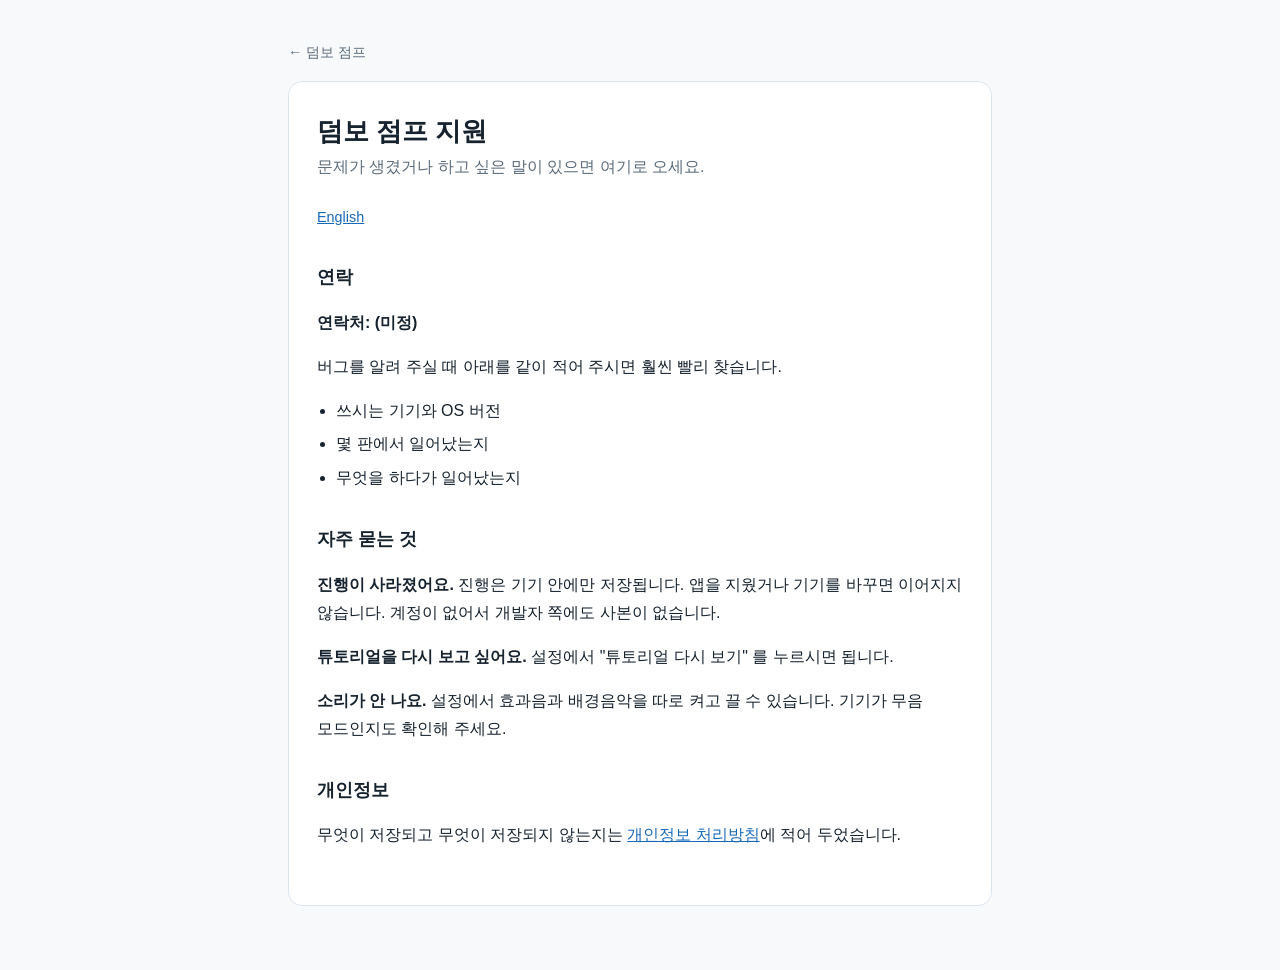
==== support/index.html @ 30e13a69 "첫 커밋 — 덤보 점프 공개 문서 사이트 스토어 등록정보는 누구나 열 수 있는 URL 로 개인정보 처리방침과 지원 창구를 요구한다. 게임 코드 저장소는 비공개라 그 자리에 못 쓴다" ====
<!doctype html>
<html lang="ko">
<head>
<meta charset="utf-8">
<meta name="viewport" content="width=device-width, initial-scale=1">
<title>덤보 점프 지원</title>
<link rel="stylesheet" href="../style.css">
</head>
<body>
<nav class="home"><a href="../">← 덤보 점프</a></nav>
<main>
  <h1>덤보 점프 지원</h1>
  <p class="lede">문제가 생겼거나 하고 싶은 말이 있으면 여기로 오세요.</p>
  <p class="lang"><a href="en/">English</a></p>

  <h2>연락</h2>
  <p><!-- TODO: 공개할 연락처 이메일을 여기에 적는다 --><b>연락처: (미정)</b></p>
  <p>버그를 알려 주실 때 아래를 같이 적어 주시면 훨씬 빨리 찾습니다.</p>
  <ul>
    <li>쓰시는 기기와 OS 버전</li>
    <li>몇 판에서 일어났는지</li>
    <li>무엇을 하다가 일어났는지</li>
  </ul>

  <h2>자주 묻는 것</h2>
  <p><b>진행이 사라졌어요.</b> 진행은 기기 안에만 저장됩니다. 앱을 지웠거나
  기기를 바꾸면 이어지지 않습니다. 계정이 없어서 개발자 쪽에도 사본이
  없습니다.</p>
  <p><b>튜토리얼을 다시 보고 싶어요.</b> 설정에서 "튜토리얼 다시 보기" 를
  누르시면 됩니다.</p>
  <p><b>소리가 안 나요.</b> 설정에서 효과음과 배경음악을 따로 켜고 끌 수
  있습니다. 기기가 무음 모드인지도 확인해 주세요.</p>

  <h2>개인정보</h2>
  <p>무엇이 저장되고 무엇이 저장되지 않는지는 <a href="../privacy/">개인정보
  처리방침</a>에 적어 두었습니다.</p>
</main>
</body>
</html>
---- style.css ----
/* 법적 고지 페이지다. 읽히는 것이 전부고 꾸밀 이유가 없다 —
   글자 크기와 줄 간격만 넉넉히 두고, 어두운 화면에서도 눈이 안 아프게 한다. */

:root {
  --bg: #f7f9fb;
  --panel: #ffffff;
  --ink: #16222e;
  --muted: #5b6b7a;
  --line: #dde5ec;
  --link: #1668b8;
}

@media (prefers-color-scheme: dark) {
  :root {
    --bg: #0e1720;
    --panel: #16222e;
    --ink: #e6edf3;
    --muted: #9fb0bf;
    --line: #26364a;
    --link: #6fb6f5;
  }
}

* { box-sizing: border-box; }

body {
  margin: 0;
  padding: 2.5rem 1.25rem 4rem;
  background: var(--bg);
  color: var(--ink);
  font: 16px/1.75 -apple-system, BlinkMacSystemFont, "Segoe UI",
    "Apple SD Gothic Neo", "Noto Sans KR", Roboto, sans-serif;
  word-break: keep-all;
}

main {
  max-width: 44rem;
  margin: 0 auto;
  background: var(--panel);
  border: 1px solid var(--line);
  border-radius: 14px;
  padding: 2rem 1.75rem 2.5rem;
}

h1 { font-size: 1.6rem; margin: 0 0 0.25rem; line-height: 1.35; }
h2 { font-size: 1.1rem; margin: 2rem 0 0.5rem; }
p, li { color: var(--ink); }
ul { padding-left: 1.2rem; }
li { margin: 0.35rem 0; }
a { color: var(--link); }

.lede { color: var(--muted); margin: 0 0 1.5rem; }
.meta { color: var(--muted); font-size: 0.9rem; }
.lang { margin: 0 0 1.75rem; font-size: 0.9rem; }
.note {
  margin-top: 2.5rem;
  padding-top: 1.25rem;
  border-top: 1px solid var(--line);
  color: var(--muted);
  font-size: 0.9rem;
}

nav.home { max-width: 44rem; margin: 0 auto 1rem; font-size: 0.9rem; }
nav.home a { color: var(--muted); text-decoration: none; }
nav.home a:hover { text-decoration: underline; }

.cards { display: grid; gap: 0.75rem; margin-top: 1.5rem; }
.card {
  display: block;
  padding: 1rem 1.1rem;
  border: 1px solid var(--line);
  border-radius: 10px;
  text-decoration: none;
  color: var(--ink);
}
.card:hover { border-color: var(--link); }
.card b { display: block; font-size: 1.02rem; }
.card span { color: var(--muted); font-size: 0.9rem; }
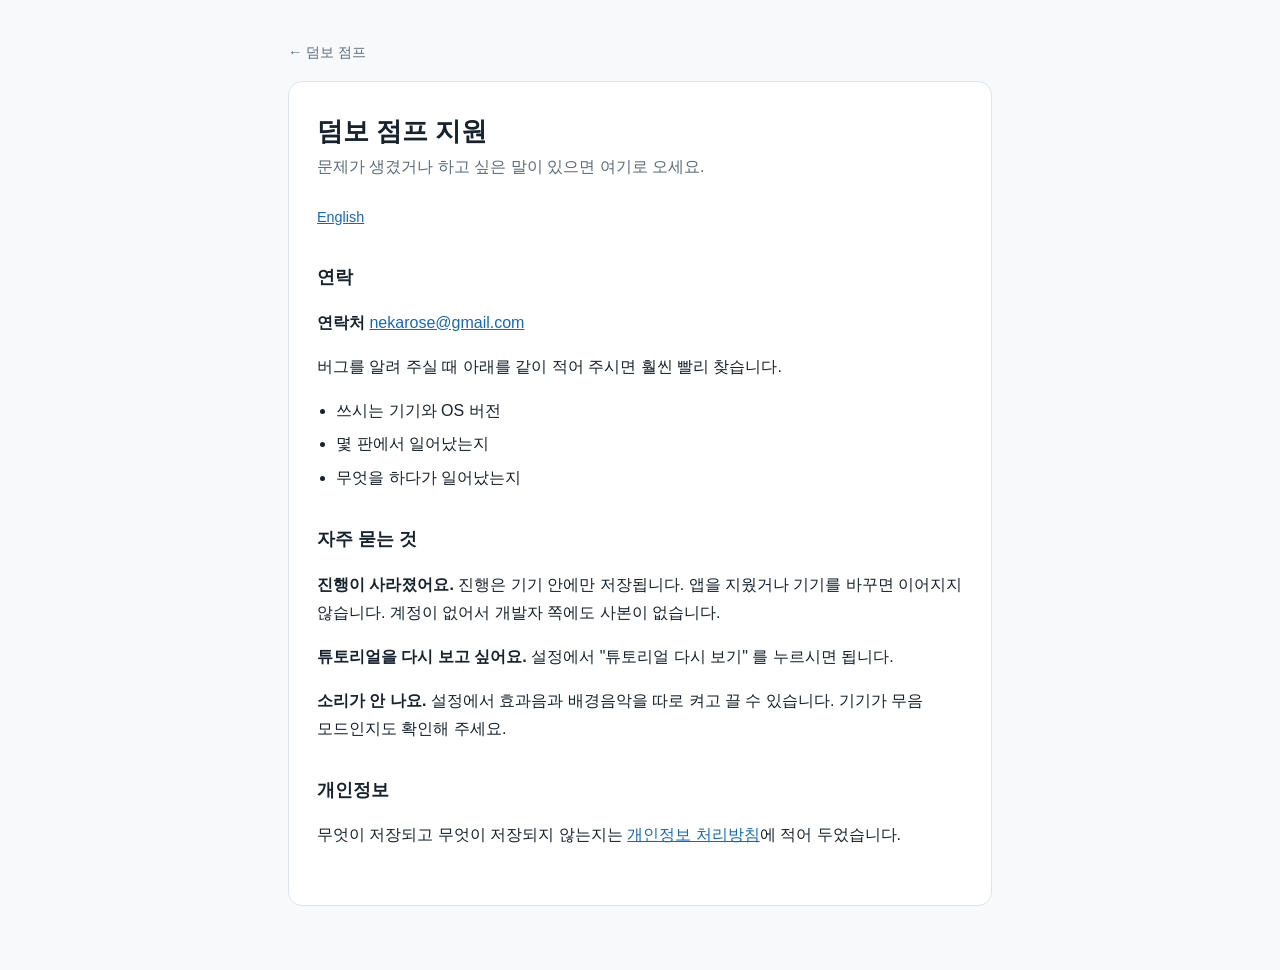
==== commit 4adb3d18: "연락처를 채웠다 네 페이지 모두 nekarose@gmail.com. 한 곳만 고치면 나머지와 어긋나므로 README 에 "네 개를 함께 바꾼다" 고 적어 뒀다.  Co-Author" ====
--- a/support/index.html
+++ b/support/index.html
@@ -14,7 +14,7 @@
   <p class="lang"><a href="en/">English</a></p>
 
   <h2>연락</h2>
-  <p><!-- TODO: 공개할 연락처 이메일을 여기에 적는다 --><b>연락처: (미정)</b></p>
+  <p><b>연락처</b> <a href="mailto:nekarose@gmail.com">nekarose@gmail.com</a></p>
   <p>버그를 알려 주실 때 아래를 같이 적어 주시면 훨씬 빨리 찾습니다.</p>
   <ul>
     <li>쓰시는 기기와 OS 버전</li>
